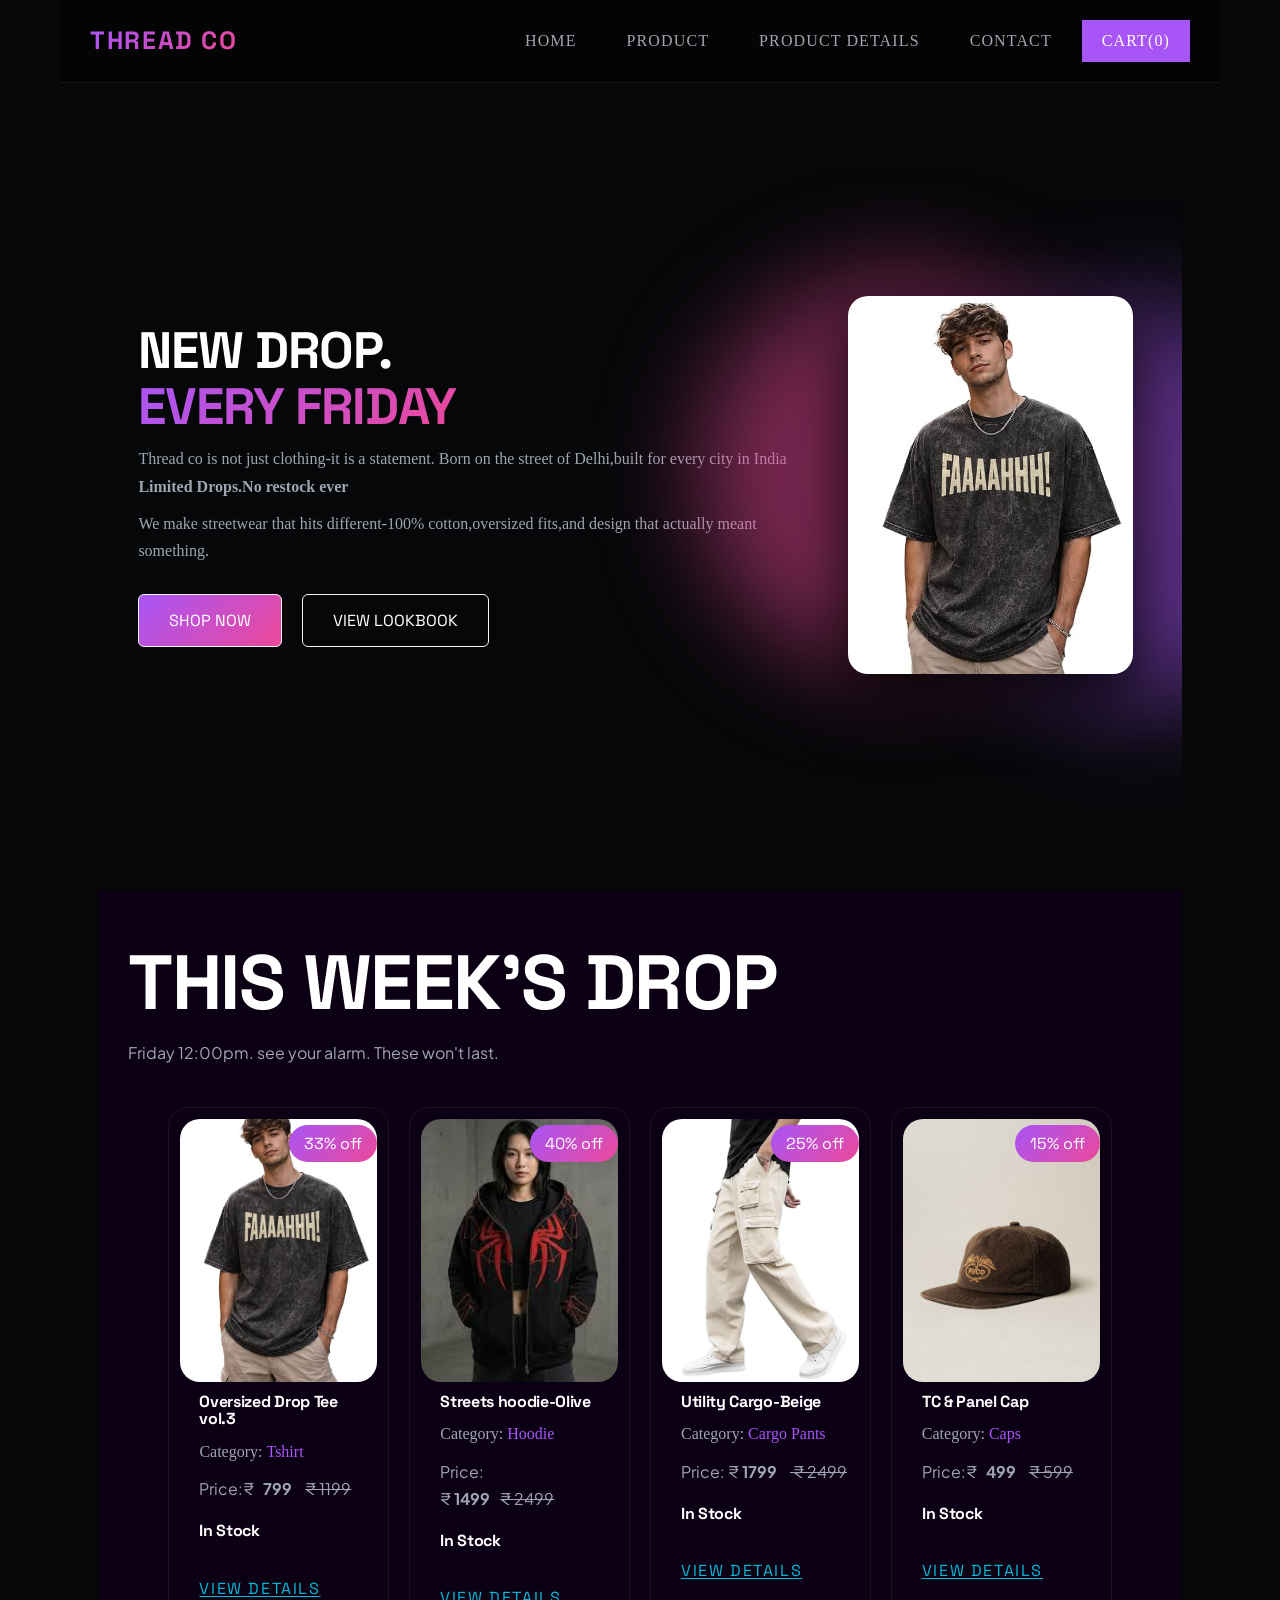
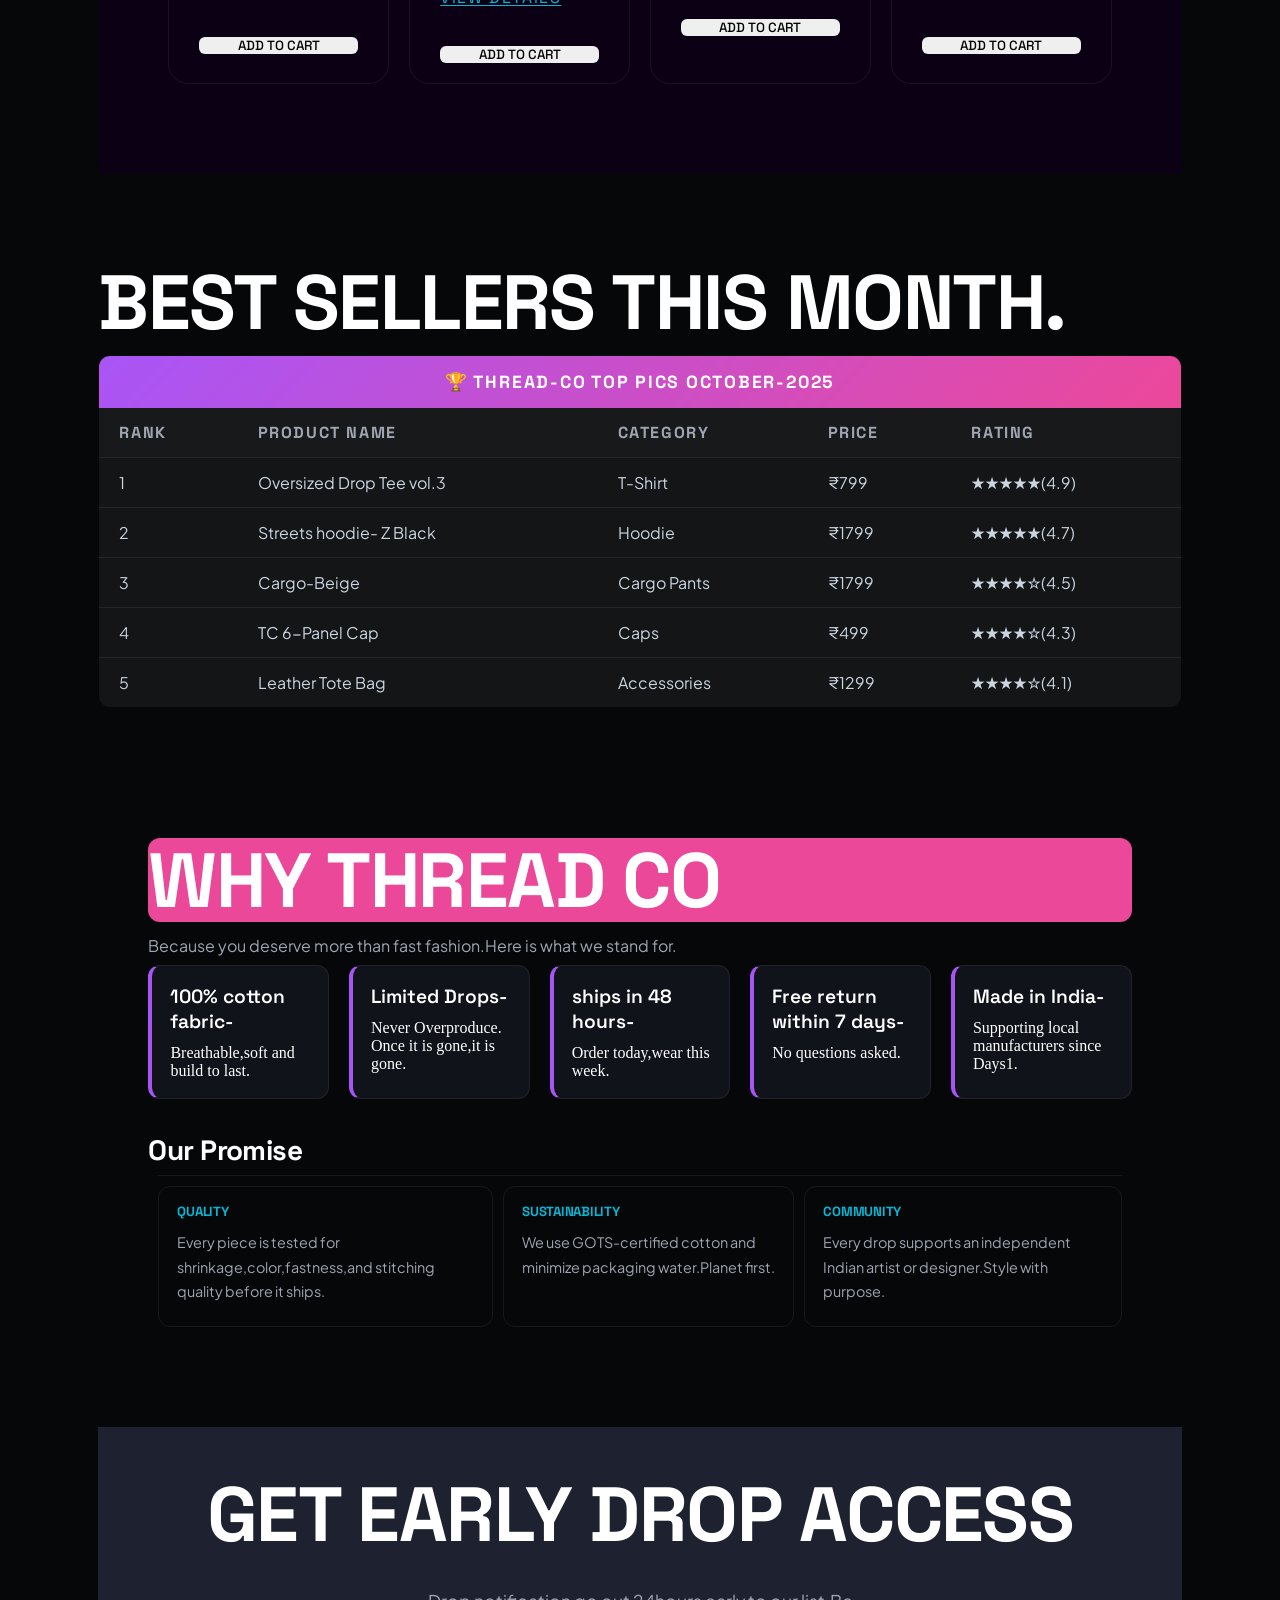
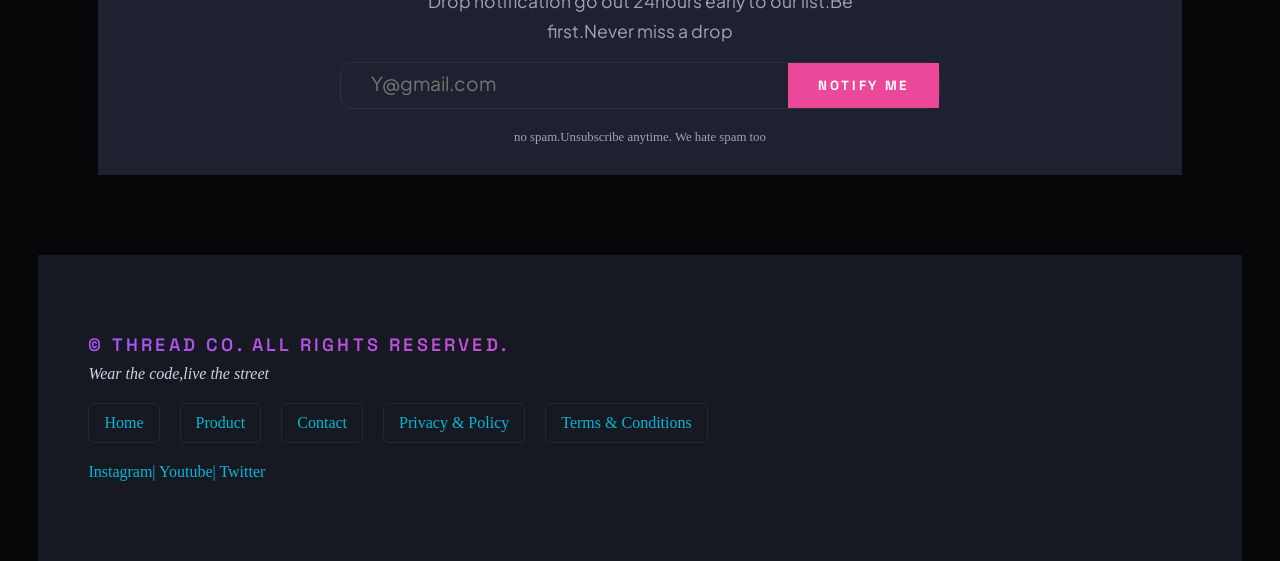
==== index.html @ 42dd8f01 "Rename Index.html to index.html" ====
<!DOCTYPE html>
<html lang="en">
<head>
    <meta charset="UTF-8">
    <meta name="viewport" content="width=device-width, initial-scale=1.0">
    <title>Thread co-wear the code.live the street</title>
    <link rel="stylesheet" href="style.css">
</head>
<body>
    <header>
        <h1>Thread co</h1>
        <!-- <em>wear the code.live the street</em> -->
         <nav>
        <ul type="disc" class="random">
            <li>
                <a href="project.html">Home</a>
            </li>
            <li>
                <a href="product.html">Product</a>
            </li>
            <li>
                <a href="product.html">Product details</a>
            </li>
            <li>
                <a href="contact.html">Contact</a>
            </li>
            <li>
                <a href="" id="hey">Cart(0)</a>
            </li>
        </ul>
        </nav>
    </header>
    <main>
        <section id="hero">
            <div class="left-hero">
                <h2>New Drop.<br><span id="gradient-text">Every Friday</span></h2>
            <p>Thread co is not just clothing-it is a statement. Born on the street of Delhi,built for every city in India <b>Limited Drops.No restock ever</b></p>
            <p>We make streetwear that hits different-100% cotton,oversized fits,and design that actually meant something.</p>
            <div id="cta">
                <a href="product.html" class="btn1">Shop now</a>
                <a href="product.html" class="btn2">View lookbook</a>
            </div>
            </div>
            <div class="right-hero">
                <div class="glow orb1"></div>
                <div class="glow orb2"></div>
               <div class="right-hero-image"> <img src="WhatsApp Image 2026-08-08 at 10.28.36 AM.jpeg" alt="Product"> </div>>
            </div>
        </section>
        <section id="week-drop">
            
            <h2>This week's Drop</h2>
            <p>Friday 12:00pm. see your alarm. These won't last.</p>
            <div class="cards">

           <article>
           <figure>
                <img src="WhatsApp Image 2026-08-08 at 10.28.36 AM.jpeg" alt="Product">
                <figurecaption>Oversized Drop Tee vol.3</figurecaption>
            </figure>
            
            <h5>Oversized Drop Tee vol.3</h5>

            <p>Category: <span>Tshirt</span></p>
            <p>Price:&#8377 &nbsp; <b>799</b> <s>&#8377&nbsp;1199</s></p>
            <p>  <mark>33% off</mark></p>
            <h5>In Stock</h5>
            <br>
            <a href="">View details</a><br>
            <button>Add to cart</button>
            </article>
            <br><br> 
           <article>
            <figure>
                <img src="images.jpg" alt="Product">
                <figurecaption>Street hoodie-Z Black</figurecaption>
            </figure>
            <h5>Streets hoodie-Olive</h5>
            <p>Category:<span> Hoodie</span></p>
            <p>Price: &#8377&nbsp;<b>1499</b><s>&#8377&nbsp;2499</s></p>
           <p> <mark>40% off</mark></p>
            <h5>In Stock</h5>
            <br>
            <a href="">View details</a><br>
            <button>Add to cart</button>
            </article>
            <br><br>
            <article>
            <figure>
                <img src="WhatsApp Image 2026-08-08 at 10.28.08 AM.jpeg" alt="Product">
                <figurecaption>Utility Cargo-Beige</figurecaption>
            </figure>
            <h5>Utility Cargo-Beige</h5>

            <p>Category:<span> Cargo Pants</span></p>
            <p>Price:&nbsp;&#8377&nbsp;<b>1799&nbsp;</b><s>&nbsp;&#8377&nbsp;2499</s></p>
            <p><mark>25% off</mark></p>
            <h5>In Stock</h5>
            <br>
            <a href="">View details</a><br>
            <button>Add to cart</button>
            </article>
            <br><br>
            <article>
            <figure>
                  <img src="P_Cocaps_0010_IMG_6403-2.jpg" alt="Product">
                <figurecaption>TC & Panel Cap</figurecaption>
            </figure>
            <h5>TC & Panel Cap</h5>        
            <p>Category:<span> Caps</span></p>
            <p>Price:&#8377 &nbsp; <b>499</b> <s>&#8377&nbsp;599</s></p>
            <p><mark>15% off</mark></p>
            <h5>In Stock</h5>
            <br>
            <a href="">View details</a><br><br>
            <button>Add to cart</button>
            </article>
            </div>
        </section>
            <br><br>

        <section class="best-sellers">
           <h2> Best sellers this month.</h2>
      <div id="table-scroll">
      <Table>
        <t head>
          <tr>
           <th colspan="5" >&#127942 Thread-Co Top Pics October-2025</th> 
          </tr>
        
          <tr>
            <th >Rank</th>
            <th>Product Name</th>
            <th>Category</th>
            <th>Price</th>
            <th>Rating</th>
          </tr>
        </t head>
        <tbody>
          <tr>
            <td>1</td>
            <td>Oversized Drop Tee vol.3</td>
            <td>T-Shirt</td>
            <td>&#8377;799</td>
            <td>&#9733;&#9733;&#9733;&#9733;&#9733;(4.9)</td>
          </tr>
          <tr>
            <td>2</td>
            <td>Streets hoodie- Z Black</td>
            <td>Hoodie</td>
            <td>&#8377;1799</td>
            <td>&#9733;&#9733;&#9733;&#9733;&#9733;(4.7)</td>
          </tr>
          <tr>
            <td>3</td>
            <td>Cargo-Beige</td>
            <td>Cargo Pants</td>
            <td>&#8377;1799</td>
            <td>&#9733;&#9733;&#9733;&#9733;&#9734;(4.5)</td>
          </tr>
          <tr>
            <td>4</td>
            <td>TC 6-Panel Cap</td>
            <td>Caps</td>
            <td>&#8377;499</td>
            <td>&#9733;&#9733;&#9733;&#9733;&#9734;(4.3)</td>
          </tr>
          <tr>
            <td>5</td>
            <td>Leather Tote Bag</td>
            <td>Accessories</td>
            <td>&#8377;1299</td>
            <td>&#9733;&#9733;&#9733;&#9733;&#9734;(4.1)</td>
          </tr>
        </tbody>
      </Table>
      </div>
    
        </section>
        
        <section id="why-threadco">
            <h2>Why Thread Co</h2>
            <p>Because you deserve more than fast fashion.Here is what we stand for.</p>
            <ul type="disc" class="features">
                <li><strong>100% cotton fabric-</strong>Breathable,soft and build to last.</li>
                <li><strong>Limited Drops-</strong>Never Overproduce. Once it is gone,it is gone.</li>
                <li><strong>ships in 48 hours-</strong>Order today,wear this week.</li>
                <li><strong>Free return within 7 days-</strong>No questions asked.</li>
                <li><strong>Made in India-</strong>Supporting local manufacturers since Days1.</li>
            </ul><br><br>
            <h3>Our Promise</h3>
            <div id="our-promise">
                <section>
                    <h5>Quality</h5>
                    <p>Every piece is tested for shrinkage,color,fastness,and stitching quality before it ships.</p>
                </section>
                <section>
                    <h5>Sustainability</h5>
                    <p>We use GOTS-certified cotton and minimize packaging water.Planet first.</p>
                </section>
                <section>
                    <h5>Community</h5>
                    <p>Every drop supports an independent Indian artist or designer.Style with purpose.</p>
                </section>
                
                
            </div>
        </section>
        
        <section id="get-early">
            <h2>Get Early Drop Access</h2>
            <p>Drop notification go out 24hours early to our list.Be first.Never miss a drop</p>
            <form>
                <!-- <label for="email">Your Email:</label> -->
            <input type="email" id="email" placeholder="Y@gmail.com">
            <button>Notify me</button>
            </form>
            <br>
            <small>no spam.Unsubscribe anytime. We hate spam too</small>
            
    </section>
    </main>
    <footer id="foot">
        <h4>&copy Thread co. All rights reserved.</h4>
        <em>Wear the code,live the street</em>
        <ul id="list" >
            <li>
                <a href="project.html">Home</a>
            </li>
            <li>
                <a href="product.html">Product</a>
            </li>
            <li>
                <a href="contact.html">Contact</a>
            <li>
                <a href="">Privacy & Policy</a>
            </li>
            <li>
                <a href="">Terms & Conditions</a>
            </li>
        </ul>
        <a href="">Instagram| </a>
        <a href="">Youtube| </a>
        <a href="">Twitter </a>

</footer>

</body>
</html>
---- style.css ----
@import url('https://fonts.googleapis.com/css2?family=Plus+Jakarta+Sans:wght@300;400;500;600;700;800&family=Space+Grotesk:wght@400;500;600;700;800&display=swap');


* {
    padding: 0;
    margin: 0;
    box-sizing: border-box;
}

:root {
    /* Brand Theme Colors */
    --color-primary: #a855f7;
    --color-primary-glow: rgba(168, 85, 247, 0.25);
    --color-secondary: #ec4899;
    --color-secondary-glow: rgba(236, 72, 153, 0.25);
    --color-accent: #06b6d4;


    /* Base & Layout Backgrounds */
    --color-bg-base: #060709;
    --color-bg-section: #0c0d14;
    --color-bg-footer: #161922;
    --color-surface: #11131a;
    --color-surface-muted: #1e212f;


    /* Borders */
    --color-border: rgba(255, 255, 255, 0.07);


    /* Typography Text Colors */
    --white: #ffffff;
    --color-text-body: #cbd5e1;
    --color-text-muted: #9fa6b2;
    --font-display: 'Space Grotesk', sans-serif;
    --font-body: 'Plus Jakarta Sans', sans-serif;
    --radius-sm: 6px;
    --radius-md: 12px;
    --radius-lg: 20px;
    --shadow-sm: 0 4px 12px rgba(0, 0, 0, 0.5);
    --shadow-md: 0 12px 36px rgba(0, 0, 0, 0.7);
    --shadow-lg: 0 24px 64px rgba(0, 0, 0, 0.9);
    --gradient-accent: linear-gradient(135deg, var(--color-primary) 0%, var(--color-secondary) 100%);
    --gradient-secondary: linear-gradient(135deg, var(--color-accent) 0%, #3b82f6 100%);
}
html{
    font-size: 16px;
}
h1, h2, h3, h4, h5, h6 {
font-family: var(--font-display);
font-weight: 700;
line-height: 1.1;
letter-spacing: -0.02em;
color: var(--white);
}
h1 { font-size: clamp(2.4rem, 6vw, 5rem); }
h2 { font-size: clamp(2rem, 6vw, 5rem); }
h3 { font-size: clamp(1.2rem, 2.5vw, 1.75rem); }
h4 { font-size: 1.125rem; font-weight: 600; }
p { font-size: 1rem; line-height: 1.7; color: var(--color-text-muted); }
small { font-size: 0.8rem; color: var(--color-text-muted); }
strong { color: var(--white); font-weight: 600; }
em { color: var(--color-text-body); }
body{
background-color: var(--color-bg-base);
padding:0 50px;
padding-left:clamp(20px,3vw,40px);
padding-right:clamp(20px,3vw,40px);
}
header{
    position:fixed;
    background-color: rgba(4, 4, 4, 0.604);
    backdrop-filter: blur(10px);
    -webkit-backdrop-filter: blur(10px);
    display:flex;
    border-bottom: 1px solid var(--color-border);
    justify-content:space-between ;
    align-items: center;
    left: 60px;
    right:60px;
    padding:20px 30px;
    text-transform: uppercase;
    z-index: 10;

}
body{
    overflow-x: hidden;
}
.random{
    display:flex;
    gap:10px;
    list-style:none;
    padding:0;
    margin:0;
}
header h1{
    font-size: 25px;
    letter-spacing:0.065em;
    background:var(--gradient-accent) ; 
    background-clip:text;
    -webkit-background-clip: text;
    color:transparent;
    -webkit-text-fill-color: transparent;
}
.features{
    list-style:none;
    padding:0;
    margin:0;
}
header nav a{
    /* display:flex; */
    font-family: var(--font-display-);
    letter-spacing:  0.07em;
    padding:12px 20px;
    /* text-wrap: no-wrap; */
    display: inline-block;
    color:var(--color-text-muted)
    
}
header nav a:hover{
    background-color: rgba(216, 210, 210, 0.377);
    color:var(--white)

}
header nav ul{
    display:flex;
    gap:20px;
    flex-wrap: wrap;
    justify-content: center;
}
a{
    text-decoration: none;

}
#hey{
    background-color: var(--color-primary);
    color:var(--white);
}
#hey:hover{
    background-color: var(--color-secondary);
}
main{
    /* display:flex; */
    padding: 80px 60px;
    
}
#hero{
    min-height:90vh;
    display:flex;
    justify-content:space-between;
    align-items: center;
    padding:50px 40px;
    gap:30px;
    border-radius: var(--radius-sm);
    overflow: hidden;
    /* position: relative; */
    

}
.left-hero{
    display:flex;
    flex-direction: column;
    gap:10px;
    max-width: 680px;
    /* border:1px solid red; */
}

/* .r-hero{
    height: 20px;
    width: 10px; */

.left-hero h2{
    /* font-size:5rem; */
    font-size:clamp(2rem,4vw,5rem);
    text-transform:uppercase;

}
#gradient-text{
    background:var(--gradient-accent) ; 
    background-clip:text;
    -webkit-background-clip: text;
    color:transparent;
    -webkit-text-fill-color: transparent;
}
.hero p{
    font-size:1rem;
    font-family: var(--font-display);
    font-size: clamp(1rem,2vw,1.8rem);
}
#cta{
    display:flex;
    gap:20px;
    margin-top: 20px;

}
#cta a{
    border:1px solid whitesmoke;
    border-radius:var(--radius-sm);
    padding:15px 30px;
    text-transform:uppercase;
    font-family: var(--font-display);
    font-weight: 700px;
    color: var(--white);
    /* border:transparent; */
}
.btn1{
    background:var(--gradient-accent);
    display: flex;
    justify-content: center;
    align-items: center;
}
.btn1:hover{
 box-shadow: 0 5px 20px 
 rgba(245, 28, 154, 0.377);
 background-color:linear-gradient rgba (135deg, #a54ef7 0%, #f2459b 100%);
 transform:translateY(-3.5px);
}
.btn2{
    border:2px solid rgba(104, 104, 104, 0.926);
}
.btn2:hover{
    background-color: rgba(255, 255, 255, 0.07);
    border-color: var(--white);
    transform:translateY(-3.5px);
}
.right-hero { 
   min-width: 220px;
     /* height: 400px; */
    display:flex;
    justify-content: center;
    align-items: center;
    /* margin-right: 110px; */
    flex:1;
    position: relative;
    animation:fig-animate 3s infinite alternate;

}
@keyframes fig-animate{
   0%{
    transform:translateY(0);
   }
   100%{
    transform:translateY(-30px);
   }
}
.right-hero-image{
    /* height:500px; */
    width: 100%;
    max-width:320px; 
    aspect-ratio:3/4;
    /* object-fit: cover; */
    border-radius: var(--radius-lg);
    z-index: 1;
    box-shadow: var(--shadow-lg);
    overflow:hidden;
    height: auto;
    /* display: none; */
    
}
.right-hero-image:hover{
    border:1px solid var(--color-primary);
    box-shadow: var(--shadow-lg);
}
.right-hero-image img{
    max-width:100%;
    height:auto;
    display:block;
}
.glow{
    width:400px;
    height: 400px;
    border-radius:  50%;
    position: absolute;
    filter: blur(50px);
   opacity: 0.5;
   animation: orb-animate 6s infinite 1s alternate;
}
@keyframes orb-animate{
    0%{
        opacity:0.3;
    }
    100%{
        opacity: 0.9;
    }
    
}
.orb1{
    background-color: var(--color-primary);
    top:3%;
    left:30%
}
.orb2{
    background-color: var(--color-secondary);
    bottom:0.5%;
    right:15%; 
 }
 #week-drop{
    background-color: #0c0014;
    padding:50px 30px;
    /* display:flex; */
 }
 #week-drop h2{
    text-transform: uppercase;
 }
 #week-drop>p{
    margin:15px 0;
    font-family: var(--font-body); 

 }
 .cards{
    display:flex;    
    flex-wrap: wrap; 
    gap: 10px;
    margin: 40px;
 }
 .cards article , .grid article{
    flex:1 1 160px;
    display:flex;
    flex-direction: column; 
    /* border-radius: 60px; */
    padding: 10px;
    border-radius:var(--radius-lg);
    overflow:hidden;
    border:1px solid var(--color-border);
     transition: all 0.5s linear 0s;
 }
 
 
 figure {
    /* position:relative; */
    overflow: hidden;
    aspect-ratio: 3/4;
    padding:1px;
    border-radius: var(--radius-lg);
    overflow:hidden;
     
}
 figure:hover {
   transform:scale(1.05) ;
 }
 
 figure img{
    height:100%;
    width:100%;
    object-fit: cover;
    border-radius: var(--radius-lg);
    transition: all 0.5s linear 0s;
 }
 .cards article h5{
    padding: 10px 20px;
    font-size:1rem;
 }
 .cards article p:first-of-type{
  padding: 0 20px;
  font-family: var(--font-body)
  font-size : 0.8rem;
 }
 article p span{
    color:var(--color-primary);
    font-weight: 500;
 }
 article p:nth-of-type(2) {
    padding:10px 20px;
    font-family:var(--font-body);
 

 }
 /* article p:nth-of-type(2) strong{
    font-family: var(--font-display);
 } */
article p:nth-of-type(2) s{
    margin-left: 10px;
}
article p:nth-of-type(3) mark {
    /* background-color:red; */
    background:var(--gradient-accent);
    padding :5px 15px;
    border-radius:var(--radius-lg);
    color: var(--white);
    font-family:var(--font-display) ;
    font-weight:600px;
    position:absolute;
    top:3%;
    right:5%;
}
article{
    position:relative;
      /* transition: all 0.5s linear 0s; */
    
}
article:hover{
  transition: all 0.5s liner 0s;
  transform:translateY(-8px);
}
article>a{
    color:var(--color-accent);
    text-decoration: underline;
    text-transform: uppercase;
    letter-spacing:0.1em;
    font-family:var(--font-display);
    text-underline-offset:2px ;
    padding:10px 20px;

}
article>a:hover{
color:var(--color-secondary);    
}
article>button{
    margin:10px 20px;
    border-radius:var(--radius-sm);
    border:none;
    text-transform:uppercase;
    font-family: var(--font-display);
    font-weight: 500;
}
article>button:hover{
    color:var(--white);
    background-color: var(--color-primary);
    cursor:pointer;
}
article:hover{
    border:1px solid var(--color-primary);
    box-shadow:0px 10px 50px var(--color-primary-glow);
}
.best-sellers{
padding: 50px 0px;
/* overflow-x: scroll; */

}
.best-sellers h2{
    text-transform: uppercase;
    margin-bottom: 10px;
}
.best-sellers table{
/* overflow-x: auto; */
color:white;
width:100%;
border:1px solid white;
border-radius: var(--radius-md);
overflow:hidden;
border-collapse: collapse;
}
th[colspan="5"]{
    background: var(--gradient-accent);
    padding:15px 0;
    font-family:var(font-display);
    text-transform: uppercase;
    letter-spacing: 0.1em;
    font-size:1.1rem;
    text-align: center;
    color:white;
}
th{
    padding:14px 20px;
    text-align: left;
    font-family:var(--font-display);
    text-transform: uppercase;
    color:var(--color-text-muted);
    letter-spacing:0.1em;
    font-size:1.0rem;
    background-color: rgba(255, 255, 255, 0.07);

}
td{
   padding:14px 20px;
   font-family: var(--font-body);
   color:var(--color-text-body);
   background-color:rgba(30, 30, 30, 0.605);
   border-top:1px solid var(--color-border) ;
}
tr:hover td{
    background-color: rgba(255, 255, 255, 0.07);
    
}
.best-sellers tr:hover td:nth-of-type(1){
color:var(--color-secondary);
}
#why-threadco{
     color:white;
     padding:80px 50px;
}
#why-threadco h2{
    text-transform: uppercase;
    background: var(--color-secondary);
    margin-bottom: 10px;
    border-radius: var(--radius-md);
}
#why-threadco p{
    font-family:var(--font-body);
    margin-bottom:5px;
   
}
#why-threadco  ul{
    display:flex;
    flex-wrap:wrap;
    gap:20px;
}
#why-threadco ul li{
    flex:1 1 180px;
    background-color: var(--color-surface);
    padding:18px;
    border-radius:var(--radius-md);
    /* height:75px;
    width:120px; */
    
    border:1px solid var(--color-border);
    border-left:4px solid var(--color-primary);
}
#why-threadco ul li:hover{
    border-left:3px solid var(--color-secondary);
}
#why-threadco ul li strong{
    display:block;
    font-family: var(--font-display);
    margin-bottom:10px;
    font-size:1.2rem;
}
#why-threadco  div {
    margin:10px;
    border-top:1px solid var(--color-border);
    display:flex; 
    flex:1 1 200px;
    /* flex-wrap: wrap; */
    gap:10px;
    padding:10px 0;
   
    
}
.features{
    display:flex;
    flex-wrap: wrap;
    flex:1 1 10px;
}
#why-threadco div section{
    flex:1 1 200;
    border:1px solid var(--color-border);
    border-radius: var(--radius-md);
    padding:18px;
}
#why-threadco div h5{
    color: var(--color-accent);
    margin-bottom: 10px;
    text-transform: uppercase;
    font-family: var(--font-display);
}
#why-threadco div p{
    /* color:var(--color-accent); */
    font-family: var(--font-body);
    color:var(--color-text-muted);
    font-size: 0.9rem;
}
#why-threadco div section:hover{
    background-color: rgba(255, 255, 255, 0.07);
    border:1px solid var(--color-primary);
}
#get-early{
    background-color:#1e212f ;
    text-align: center;
    padding:30px 0;

}
#get-early h2{
    padding:15px 0;
    text-transform: uppercase;
}
#get-early p{
    font-family:var(--font-body) ;
    padding:15px 0;
    font-size: 1.1rem;
    max-width:500px;
    margin:auto;
}
#get-early form{
    display:flex;
    margin:auto;
    border:1px solid var(--color-border);
    border-radius:var(--radius-md);
    max-width:600px;
     text-align: center;
   
}
#get-early input[type="email"]{
    flex:1;
    padding:14px 30px;
    background: transparent;
    border:none;
    outline: none;
    color:white;
    font-family:var(--font-body);
    
}
#get-early input[type="email"]::placeholder{
font-size:1.2rem;
}
#get-early form button{
    font-family: var(--font-display);
    letter-spacing: .2em;
    background:var(--color-secondary);
    text-transform: uppercase;
    padding:14px 30px;
    color:white;
    overflow: hidden;
    font-weight:800;
    border:none;
}
#get-early form button:hover{
    background-color: var(--color-primary);
    transform:scale(1.03);
}
#foot{
    /* display:flex; */
    background-color:var(--color-bg-footer) ;
    padding:80px 50px;
    /* margin-top:30px;
    margin-bottom:10px; */
}
#foot h4{
    /* color:var(--color-primary); */
    text-transform: uppercase;
    background:var(--gradient-accent);
    background-clip:text;
    --webkit-background-clip:text;
    color:transparent;
    --webkit-text-fillcolor:transparent;
    letter-spacing:.2rem; 
    margin-bottom:10px;
}
#foot p{
    font-size:.1rem;
    font-family:var(--font-display);
    padding:10px ;
}
#foot ul{
    display:flex;
    gap:20px;
    margin:20px 0;
    flex-wrap: wrap;
}
#foot ul li{
    border:1px solid var(--color-border);
    border-radius: var(--radius-sm);
    padding:10px 15px;
    color:white;
}
#list{
    list-style: none;

}
#foot a{
    padding-top: 40px;
    color:var(--color-accent);
}
#foot a:hover{
    color:var(--color-secondary);
}
#list li{
    color:white;
}
/* product.html */
#catalogue{
    padding:80px 
}
#catalogue h2{
    text-transform: uppercase;
    /* font-size:4rem; */
     padding-bottom: 20px;
}
#catalogue p{
   font-size: 1.1rem;
   font-family: var(--font-body);
}
#product-layout{
    display:grid;
    grid-template-columns: 200px 1fr;
    padding:30px 0px;
    gap:30px;
    /* display: grid;
    grid-template-columns: 200px 1fr;
    padding: 30px;
    gap: 20px; */
    

}

.grid{
    display:grid;
    grid-template-columns:repeat(auto-fit,minmax(194px,1fr));
    gap:20px;
    /* height:1000px;
    width:500px; */
    /* display: grid;
    grid-template-columns: repeat(4, minmax(0, 1fr));
    gap: 15px;
    width: 100%; */
}
.grid article{
    /* width:220px;
    height:220px; */
     object-fit: cover;
     border-radius: 10px;
     display:block;
    /* width: 100%;
    height: auto;
    min-width: 0;
    border-radius: var(--radius-md); */
}
#sidebar{
    background-color: rgb(24, 24, 24);
    border-radius:var(--radius-md);
    /* height:1000px;
    width:600px; */
    position :sticky;
    
    height:auto;
}
#sidebar h4{
    text-transform: uppercase;
    color:var(--color-primary);
    /* font-size:1.1rem; */
    letter-spacing: .2em;
    padding-bottom: 10px;
    padding-top: 10px;
    padding-left: 10px;

}
#sidebar hr{
    opacity:0.1;
    height:0.5px;

}
#sidebar h3{
    padding:30px 0;
    text-transform: uppercase;
    font-size: 1.2rem;
    padding-left: 5px;

}
#sidebar ul{
    display:flex;
    flex-direction: column;

}
#sidebar ul li{
    display:flex;
    gap:10px;
}
#sidebar ul li input[type="checkbox"]{
    accent-color:var(--color-primary);
    width:20px;
    height:20px;
    padding-left:20px;
    cursor:pointer;
}
#sidebar ul li label{
    cursor:pointer;
    color:white;
    text-size:1.1rem;
}
#sidebar ul li input[type="number"]{
    width:100%;
    margin:8px 0;
    padding:10px 10;
    background-color: rgba(0, 0, 0, 0.9);
    border:1px solid var(--color-border);
    border-radius:var(--radius-sm);
    outline:none;
    font-color:white;
    font-size: 1rem;
    border-color: var(--color-primary);
}
.grid{
    display:grid;

}
#sidebar h2{
    color:white;
    padding-top:15px;
    font-size: 1.2px;

}
#sidebar label{
    color:white;
    font-size:1.1rem;
}
#sidebar ul li input[type="number"]:focus{
    border-color: var(--color-primary);
}
#sidebar button{
    width:100px;
    /* height:20px; */
    margin:10px 0;
    padding:8px 10px;
    border:1pxsolid var(--color-border);
    font-size:0.8rem;
    font-family:var(--font-display);
    text-transform: uppercase;
    border-radius:var(--radius-sm);font-weight: 600;
    cursor: pointer;
    color:black;
}
#products h3{
    text-transform: uppercase;
    color:var(--color-text-muted);
    /* font-size: 1.3rem; */
    padding-bottom:20px;
}
.compare-best-sellers p{
    font-size: 1rem;
    font-family: var(--font-body);
    margin-bottom: 10px;
}
.compare-best-sellers table{
    width:100%;
    border-radius: var(--radius-md);
    padding-right: 30px;
}
.compare-best-sellers table tr:first-child th{
    background-color: black;
    text-align:center;
    /* color:var(--color-primary); */
}
.compare-best-sellers table tr th , .compare-best-sellers table tr td{
    border:none;
    /* border-collapse:collapse; */
}
.compare-best-sellers table tr:nth-of-type(2) th{
    color:white;
}
.compare-best-sellers table th{
    color:var(--color-primary);
}
/* #last{
    margin-top: 40px;
    margin-bottom: 50px;
    padding-top:30px;
    padding-left:25px; 
    background-color: rgb(24, 23, 23);
    padding-bottom: 60px;
   
}
#last h4{
    font-size:1.18rem;
    color:var(--color-secondary);
} */
 @media(max-width: 1200px){
    header{
      left:0px;
      right:0px;
    }
    #hero{
        flex-direction: column;
        left:0px;
      right:0px;
      gap:10px;
    }
    
    .left-hero{
        justify-content: center;
        text-align: center;
    }
}
 
 @media (max-width: 992px){
    header{
        position:static;
        /* background-color:red; */
        flex-direction: column;
        gap:10px;
        /* left:10px;
        right:10px; */
    }
    .right-hero{
        padding:20px 15px;
    }
   
    
    header nav a{
        padding:6px 10px;
        font-size:0.9rem;
    }

   
}

 
 @media(max-width:768px){
    padding:25px 20px;
    header{
        position: static;
        /* flex-direction: column; */
    }
    .right-hero{
        padding:30px 15px;
    }
    
    main{
        padding-top: 0;
    }
     #foot{
        flex-direction: column;
        /* background-color: red; */
    }
    #our-promise{
    display: flex;
    flex-wrap: wrap;
}
#table-scroll{
    overflow-x: auto;
    scrollbar-width: none;
}
#product-layout{
    display:flex;
    flex-direction: column;
    grid-template-columns: 240px 1fr;
    padding:20px 0px;
    gap:10px;
    /* display: grid;
    grid-template-columns: 200px 1fr;
    padding: 30px;
    gap: 20px; */
    

}
#sidebar{
    background-color: rgb(24, 24, 24);
    border-radius:var(--radius-md);
    /* height:1000px;
    width:600px; */
    position :static;
    width:100%
    height:auto;
}

    
 }
 @media(max-width:480px){
    /* main{
        flex-direction: column;
        } */
    header{
        /* flex-direction: column; */
        /* background-color: red; */
        padding: 20px 15px;
        position :static;

        /* background-color: red; */
    }
    .right-hero{
        padding:30px 15px;
    }
    
    /* #week-drop{
        padding:850px 20px;
        flex-direction: column; 
    } */
    /* header nav a{
        flex-direction: column;
    } */
    #cta{
        flex-direction: column;
    }
    body{
        padding:0;
    }
     #foot{
        flex-direction: column;
    } 
    #our-promise{
    display: flex;
    flex-wrap: wrap;
}
}
#cst-rev{
    display:flex;
    flex-direction: row;
    padding:20px;
    /* margin: 50px; */
    gap: 10px;
/* overflow-x: auto; */
    padding-bottom:60px;
}    

.reviews{
    color:white;
    width:100%;
    border:1px rgb(63, 63, 63) ;
    border-radius: var(--radius-md);
    overflow:hidden;
    border-collapse: collapse;
    background-color: rgb(44, 44, 44);
   
}
.rev-in{
    padding: 20px;
}
#prod-det{
    padding:80px;
}
.h2{
    color:white;
}
#des-list{
    display:flex;
    flex-direction: column;
}
.head-in{
    font-size: 1.3rem;
}
#pricee{
    padding:30px;
      font-size: 2rem;
}
#v-small{
    padding:20px;
    font-size: 1rem;

}
#sizee{
   padding:20px; 
    font-size:2rem;
}
#size-in{
    color:white;
   
}

#butt{
    border-radius: var(--radius-md);
    overflow: hidden;
    
}
#qtyy{
    color:white;

}
#buttonss{
    padding:20px
  
    margin-top:20px;
    width:100%;
    flex-wrap:wrap;
}
#next-line{
    display: flex;
    flex-direction:column;
}
.product-detail-btns {
    display: flex;
    gap: 10px;

}

.product-detail-btns button {
    flex: 1;
    padding: 10px;
    font-size: 1.1rem;
    text-transform: uppercase;
    font-family: var(--font-display);
    border: none;
    border-radius: var(--radius-sm);
    color: white;
    font-weight: 500;
}

.product-detail-btns button:first-child {
    flex: 1.5;
    background: var(--gradient-accent);
}

.product-detail-btns button:nth-of-type(2) {
    background-color: transparent;
    border: 1px solid white;
}

.product-detail-btns button:nth-of-type(2):hover {
    background-color: white;
    color: black;
}
#qtyy{
    color:white;
}
#product-details {
    color: white;
    padding: 80px 40px;

}

#product-details dl {
    display: flex;
    flex-direction: column;
    gap: 10px;
    flex-wrap: wrap;
}

#product-details dl div {
    display: flex;
    border-top: 1px solid var(--color-border);
    width: 100%;
    max-width: 800px;
    gap: 10px;
    padding: 8px 0;
    margin-top: 10px;
    align-items: center;
    flex-wrap: wrap;
}

#product-details dl div dt {
    flex: 1 1 100px;
    color: var(--color-text-muted);
    font-family: var(--font-display);
}

#product-details dl div dd {
    flex: 2;
    font-family: var(--font-body);
}
.get-in-touch {
        padding: 70px 30px;
    }


    .details {
        flex-direction: column;
        padding: 20px;
        gap: 70px;
    }


    .details section {
        flex: 1;
    }

    .our-details {
        position: static;
        width: 100%;
    }

    table {
        min-width: 400px;
        width: 100%;
    }

    .send-us-message fieldset {
        margin-top: 10px;
        padding: 15px;
    }

    .send-us-message {
        flex: 1;
        padding-top: 40px;
    }


    .contact-btns {
        flex-direction: column;
    }

    .contact-btns button {
        flex: 1;
    }

    nav[aria-label="breadcrumb"] {
        margin-top: 5px;
    }

    .customer-reviews-details {
        flex-direction: column;
    }

    .also-like-items {
        flex-direction: column;
    }


}

@media (max-width : 480px) {

    header {
        padding: 20px 15px;
    }

    #cta {
        flex-direction: column;
    }

    #get-early form {
        flex-direction: column;

    }

    #week-drop {
        padding: 40px 10px;
    }

    body {
        padding: 0;
    }
}
.common-questions {
    padding: 80px 40px;
    color: white;

}

.common-questions h2 {
    text-transform: uppercase;

}

.common-questions p {
    font-family: var(--font-body);

}

.common-questions details {
    font-family: var(--font-body);
    border-top: 1px solid var(--color-border);
    padding: 30px 0;
    list-style: none;
}

.common-questions details:last-of-type {
    border-bottom: 1px solid var(--color-border);
}

.common-questions summary {
    list-style: none;
    display: flex;
    justify-content: space-between;
    align-items: center;
    font-family: var(--font-display);
    font-weight: 500;
}

.common-questions summary::after {
    content: "+";
    font-size: 2rem;
    font-weight: 500;
    transition: all 0.1s linear;
}

.common-questions details[open] {
    color: var(--color-primary);
}

.common-questions details[open] summary::after {
    color: var(--color-secondary);
    transform: rotate(45deg);
}

.common-questions p {
    padding-top: 30px;
    width: 100%;
    max-width: 900px;
}
#field{
    color:white;
}
.our-details {
    position: sticky;
    top: 100px;
}

.our-details address {
    background-color: var(--color-surface);
    padding: 40px;
    border: 1px solid var(--color-border);
    border-left: 3px solid var(--color-primary);
    color: white;
    margin: 30px 0;
    border-radius: var(--radius-md);
    font-style: normal;
    font-family: var(--font-body);
    color: var(--color-text-muted);

}

.our-details address strong {
    font-size: 1.3rem;
    font-family: var(--font-display);
    margin-bottom: 20px;
    display: inline-block;
}

.our-details address a {
    color: var(--color-accent);
    text-decoration: underline;
    text-underline-offset: 5px;
    margin-bottom: 10px;
    display: inline-block;
}

.our-details address a:hover {
    color: var(--color-secondary);
}

.our-details div:first-of-type {
    margin-top: 50px;
    margin-bottom: 30px;
}

.our-details div:first-of-type h3,
.our-details div:last-of-type h3 {
    font-size: 0.8rem;
    padding-bottom: 7px;
    color: var(--color-text-muted);
    letter-spacing: .1em;
    text-transform: uppercase;
}

.our-details div:first-of-type table {
    border-collapse: collapse;
    border-radius: var(--radius-md);
    overflow: hidden;
}

.our-details div:last-of-type ul {
    display: flex;
    flex-direction: column;
    gap: 10px;
}


.our-details div:last-of-type ul li {
    border: 1px solid var(--color-border);
    border-radius: var(--radius-sm);
    padding: 15px 25px;
    font-family: var(--font-body);
    background-color: var(--color-surface);
}

.our-details div:last-of-type ul li:hover {
    color: var(--white);
    border-color: var(--color-primary);
}

.common-questions {
    padding: 80px 40px;
    color: white;

}

.common-questions h2 {
    text-transform: uppercase;

}

.common-questions p {
    font-family: var(--font-body);

}

.common-questions details {
    font-family: var(--font-body);
    border-top: 1px solid var(--color-border);
    padding: 30px 0;
    list-style: none;
}

.common-questions details:last-of-type {
    border-bottom: 1px solid var(--color-border);
}

.common-questions summary {
    list-style: none;
    display: flex;
    justify-content: space-between;
    align-items: center;
    font-family: var(--font-display);
    font-weight: 500;
}

.common-questions summary::after {
    content: "+";
    font-size: 2rem;
    font-weight: 500;
    transition: all 0.1s linear;
}

.common-questions details[open] {
    color: var(--color-primary);
}

.common-questions details[open] summary::after {
    color: var(--color-secondary);
    transform: rotate(45deg);
}

.common-questions p {
    padding-top: 30px;
    width: 100%;
    max-width: 900px;
}
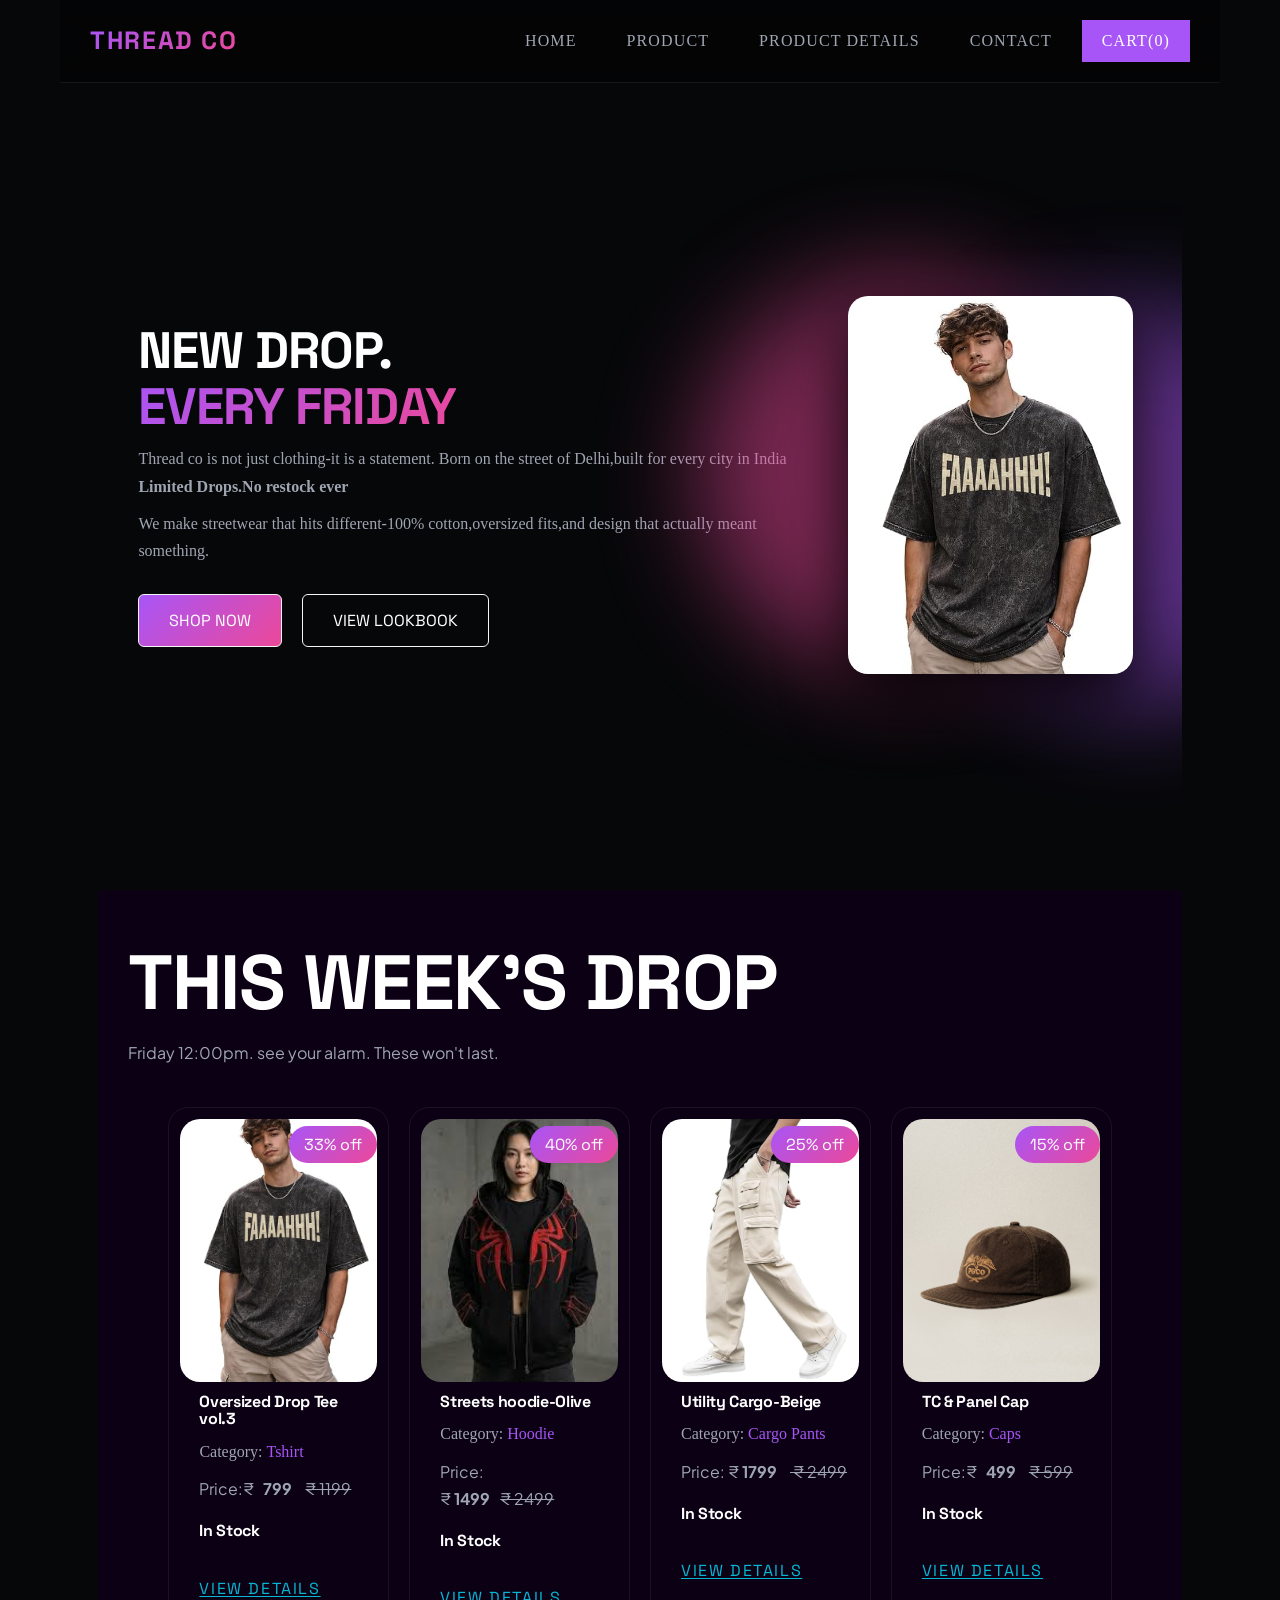
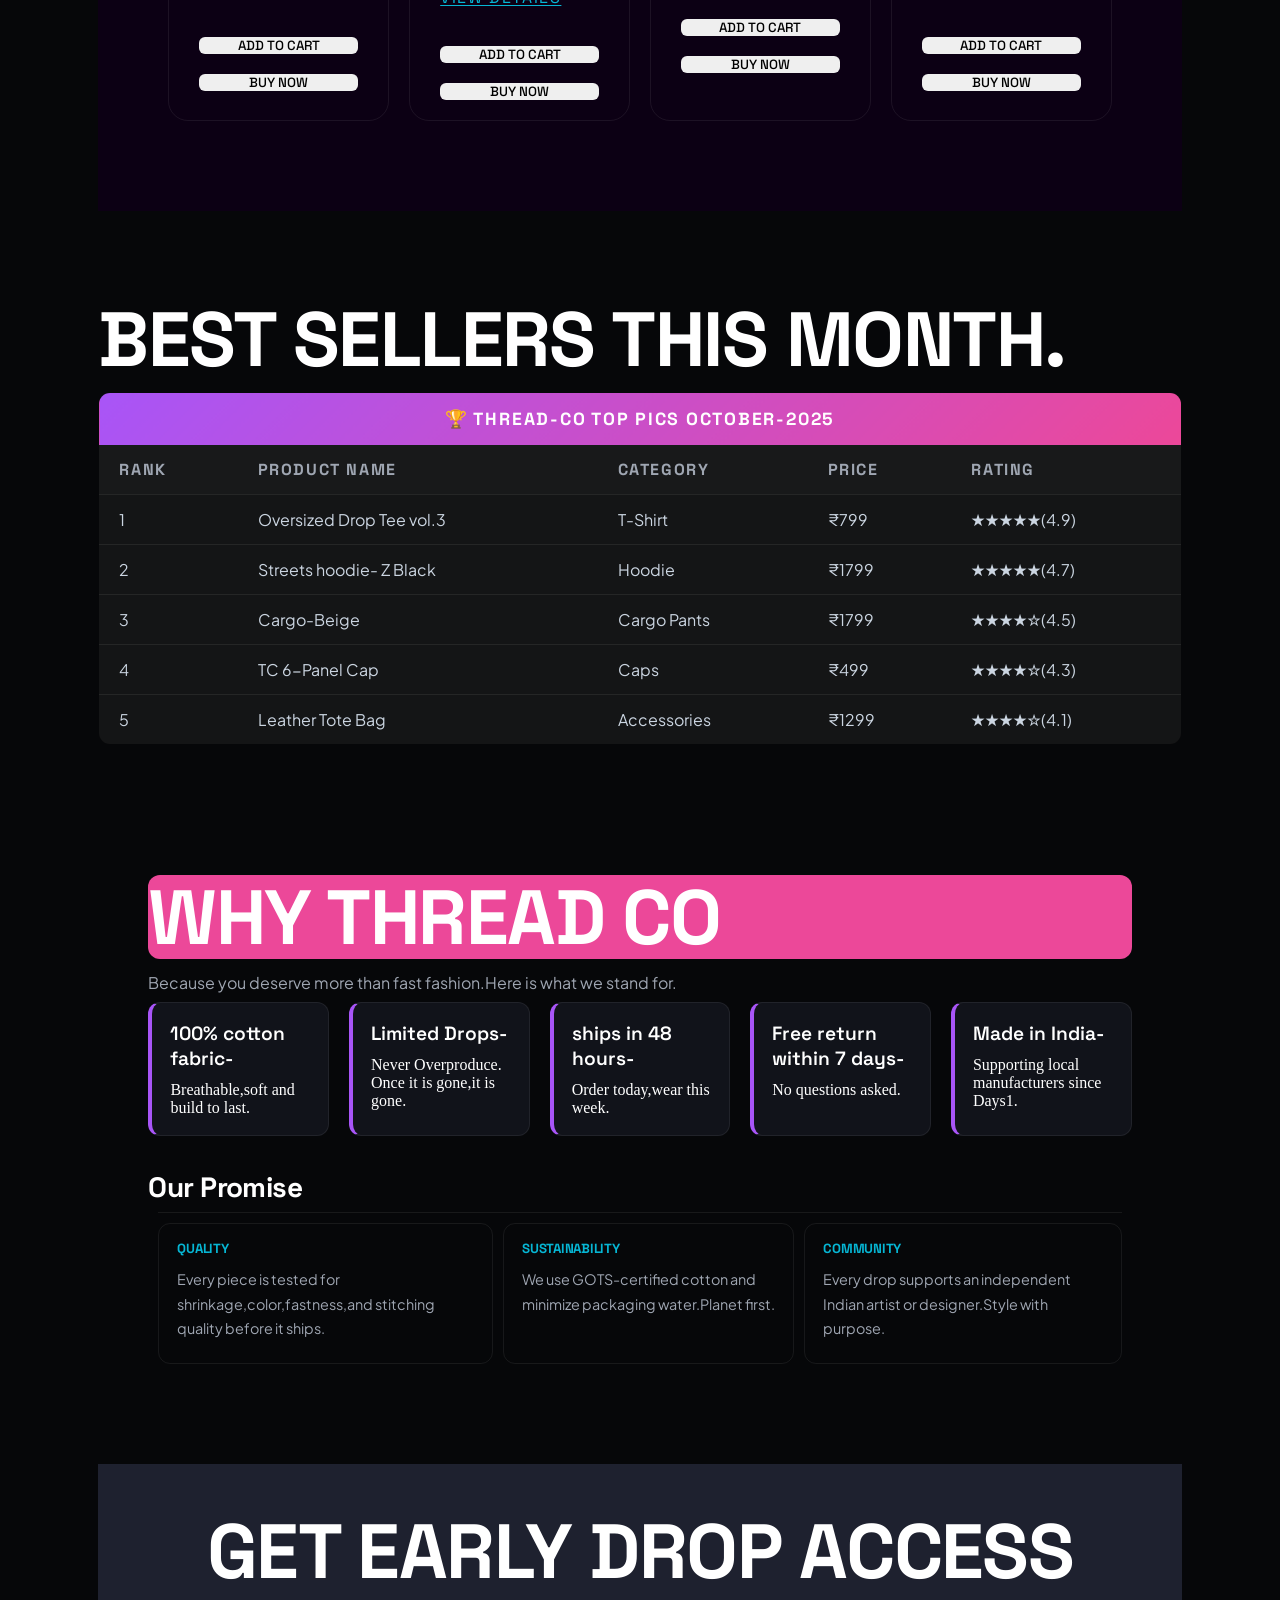
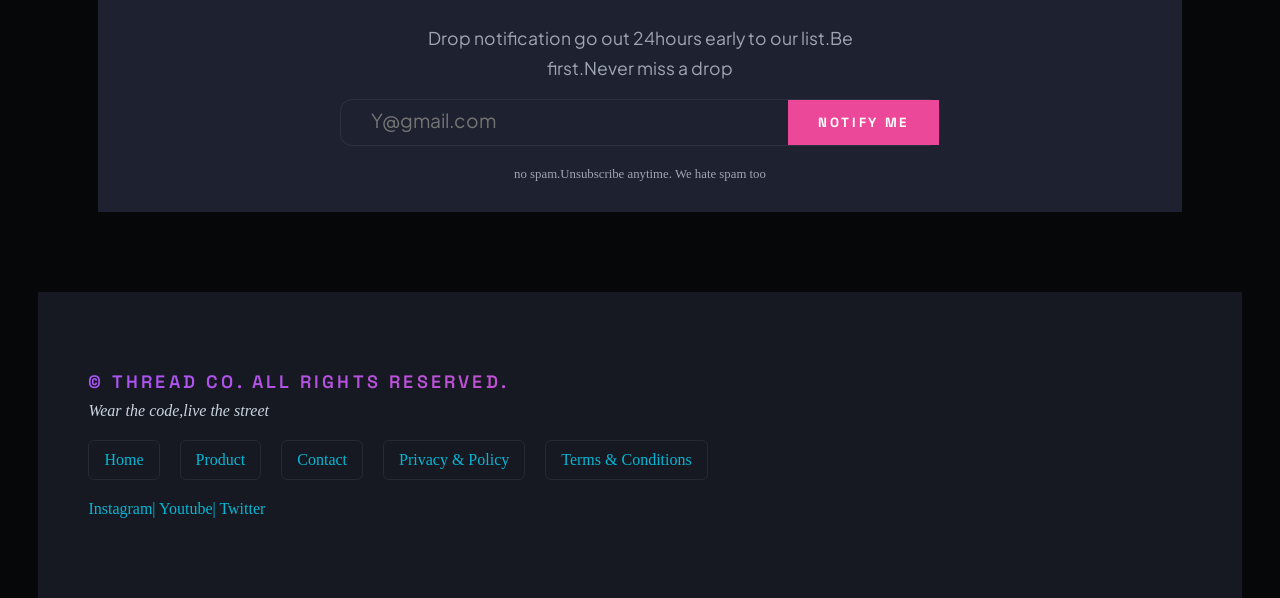
==== commit 3bc12770: "Update index.html" ====
--- a/index.html
+++ b/index.html
@@ -5,6 +5,7 @@
     <meta name="viewport" content="width=device-width, initial-scale=1.0">
     <title>Thread co-wear the code.live the street</title>
     <link rel="stylesheet" href="style.css">
+    <script src="script.js" defer></script>
 </head>
 <body>
     <header>
@@ -25,7 +26,7 @@
                 <a href="contact.html">Contact</a>
             </li>
             <li>
-                <a href="" id="hey">Cart(0)</a>
+                <a href="cart.html" id="hey">Cart(0)</a>
             </li>
         </ul>
         </nav>
@@ -67,7 +68,8 @@
             <h5>In Stock</h5>
             <br>
             <a href="">View details</a><br>
-            <button>Add to cart</button>
+            <button onclick="addToCart('Oversized Drop Tee vol.3', 799)">Add to cart</button>
+               <button onclick="buyNow('Oversized Drop Tee vol.3', 799)">Buy Now</button>
             </article>
             <br><br> 
            <article>
@@ -82,7 +84,8 @@
             <h5>In Stock</h5>
             <br>
             <a href="">View details</a><br>
-            <button>Add to cart</button>
+            <button onclick="addToCart('Streets hoodie-Olive', 1499)">Add to cart</button>
+               <button onclick="buyNow('Streets hoodie-Olive', 1499)">Buy Now</button>
             </article>
             <br><br>
             <article>
@@ -98,7 +101,8 @@
             <h5>In Stock</h5>
             <br>
             <a href="">View details</a><br>
-            <button>Add to cart</button>
+            <button onclick="addToCart('Utility Cargo-Beige', 1799)">Add to cart</button>
+                <button onclick="buyNow('Utility Cargo-Beige', 1799)">Buy Now</button>
             </article>
             <br><br>
             <article>
@@ -113,7 +117,8 @@
             <h5>In Stock</h5>
             <br>
             <a href="">View details</a><br><br>
-            <button>Add to cart</button>
+            <button onclick="addToCart('TC & Panel Cap', 499)">Add to cart</button>
+                <button onclick="buyNow('TC & Panel Cap', 499)">Buy Now</button>
             </article>
             </div>
         </section>
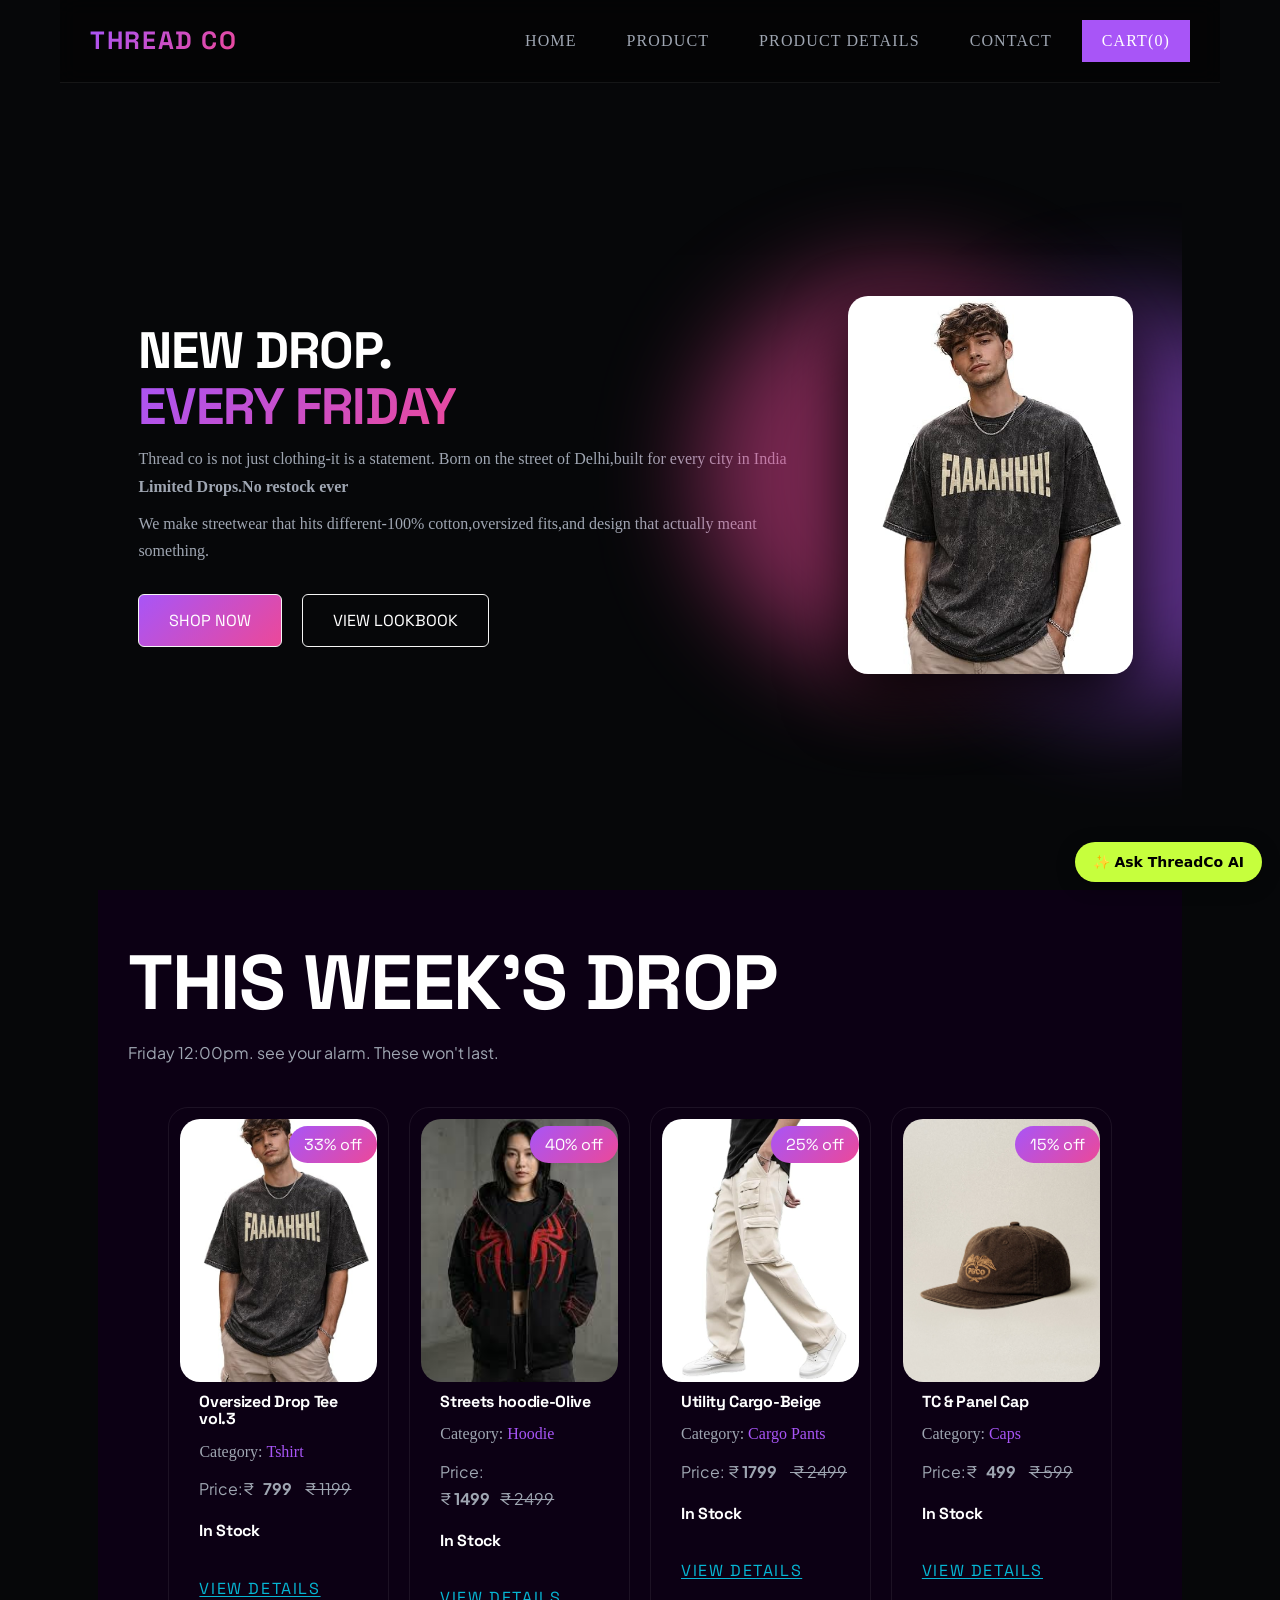
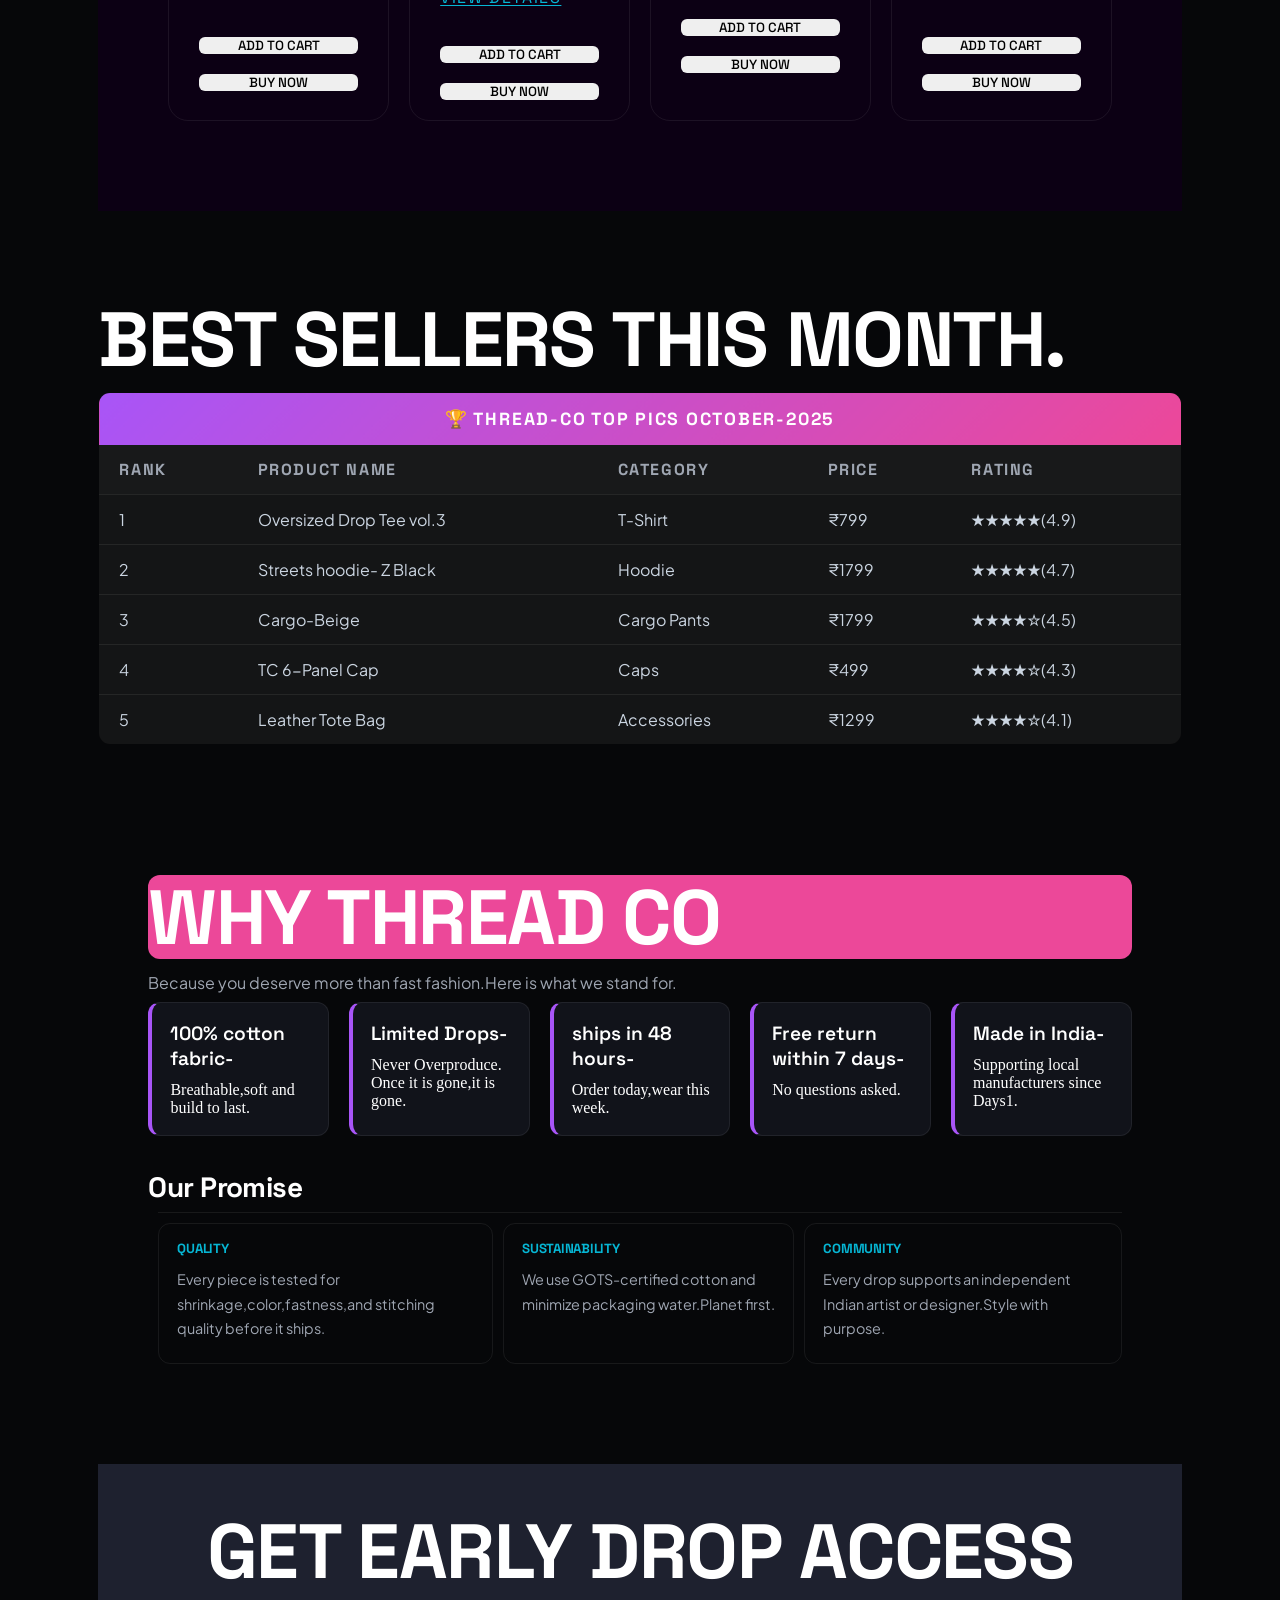
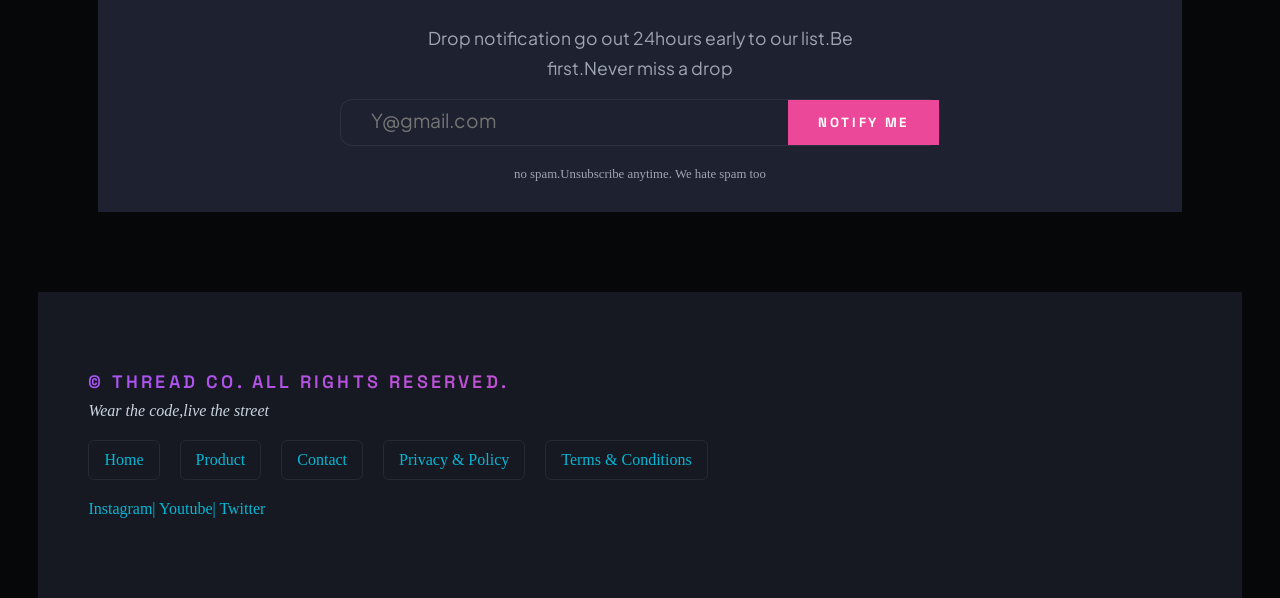
==== commit 2faa565d: "Update index.html" ====
--- a/index.html
+++ b/index.html
@@ -6,6 +6,7 @@
     <title>Thread co-wear the code.live the street</title>
     <link rel="stylesheet" href="style.css">
     <script src="script.js" defer></script>
+    <script src="threadco-ai-assistance.js" defer></script>
 </head>
 <body>
     <header>
@@ -14,7 +15,7 @@
          <nav>
         <ul type="disc" class="random">
             <li>
-                <a href="project.html">Home</a>
+                <a href="index.html">Home</a>
             </li>
             <li>
                 <a href="product.html">Product</a>
@@ -230,7 +231,7 @@
         <em>Wear the code,live the street</em>
         <ul id="list" >
             <li>
-                <a href="project.html">Home</a>
+                <a href="index.html">Home</a>
             </li>
             <li>
                 <a href="product.html">Product</a>
--- a/style.css
+++ b/style.css
@@ -1392,3 +1392,100 @@
     width: 100%;
     max-width: 900px;
 }
+/* Checkout Page */
+
+#order-summary,
+#checkout-form,
+#confirmation {
+    max-width: 700px;
+    margin: 30px auto;
+}
+
+#order-summary {
+    padding: 25px;
+    border: 1px solid #555;
+    border-radius: 12px;
+}
+
+#order-summary h3,
+#order-summary p,
+#checkout-form,
+#checkout-form h3,
+#checkout-form label,
+#confirmation,
+#confirmation h2,
+#confirmation p {
+    color: white;
+}
+
+#checkout-form input,
+#checkout-form textarea {
+    width: 100%;
+    max-width: 650px;
+    padding: 12px;
+    margin-top: 6px;
+    border: 1px solid #777;
+    border-radius: 6px;
+    box-sizing: border-box;
+    background: white;
+    color: black;
+}
+
+#checkout-form textarea {
+    resize: vertical;
+}
+
+#checkout-form input[type="radio"] {
+    width: auto;
+    margin-right: 6px;
+}
+
+#checkout-form button {
+    padding: 12px 25px;
+    margin-top: 15px;
+    border: none;
+    border-radius: 6px;
+    background: #b83bd1;
+    color: white;
+    font-weight: bold;
+    cursor: pointer;
+}
+
+#confirmation {
+    text-align: center;
+    padding: 30px;
+    border: 1px solid #555;
+    border-radius: 12px;
+}
+
+#confirmation a {
+    display: inline-block;
+    padding: 12px 25px;
+    margin-top: 15px;
+    border-radius: 6px;
+    background: #b83bd1;
+    color: white;
+    text-decoration: none;
+}
+#checkout-form label,
+#checkout-form p,
+#checkout-form small {
+    color: white !important;
+}
+
+#checkout-form input,
+#checkout-form textarea {
+    color: black !important;
+    background: white !important;
+}
+
+#checkout-form input[type="radio"] {
+    accent-color: #b83bd1;
+}
+#checkout-form label {
+    color: #ffffff !important;
+}
+
+#checkout-form h3 {
+    color: #ffffff !important;
+}
